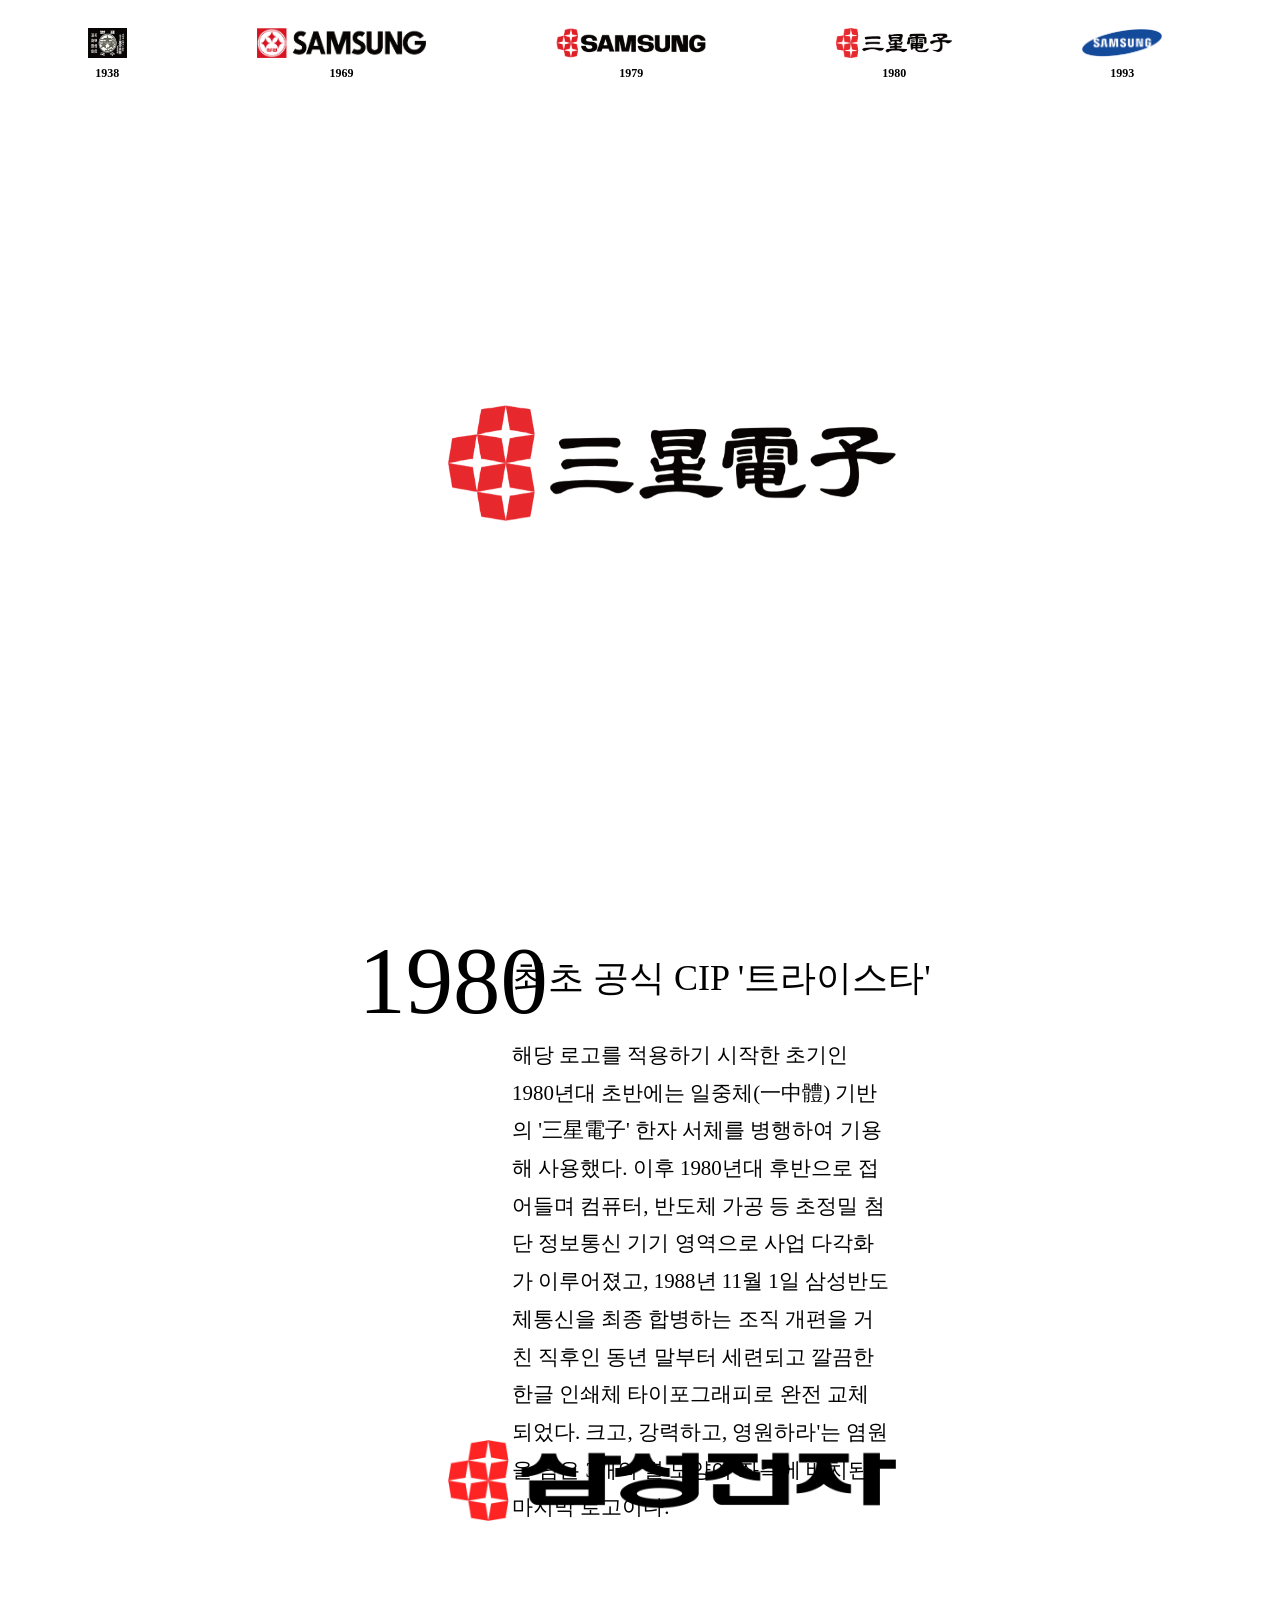
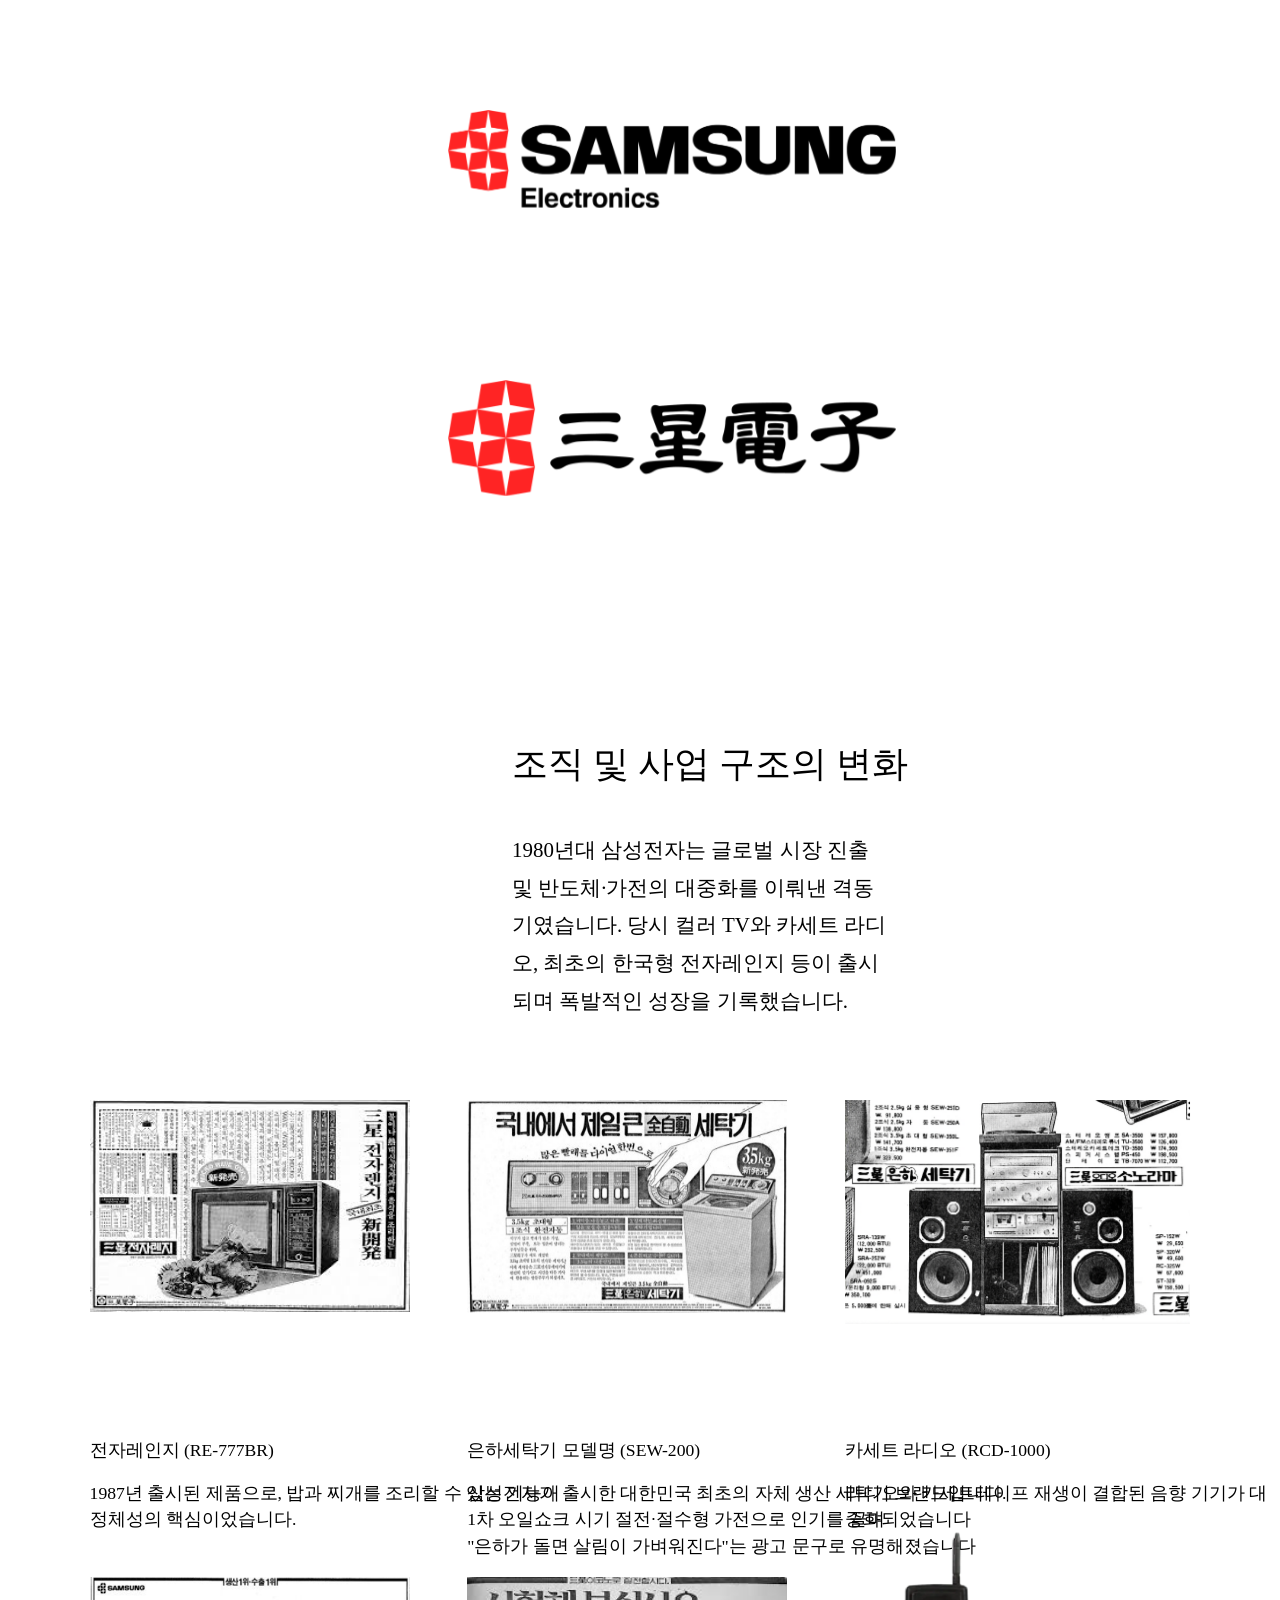
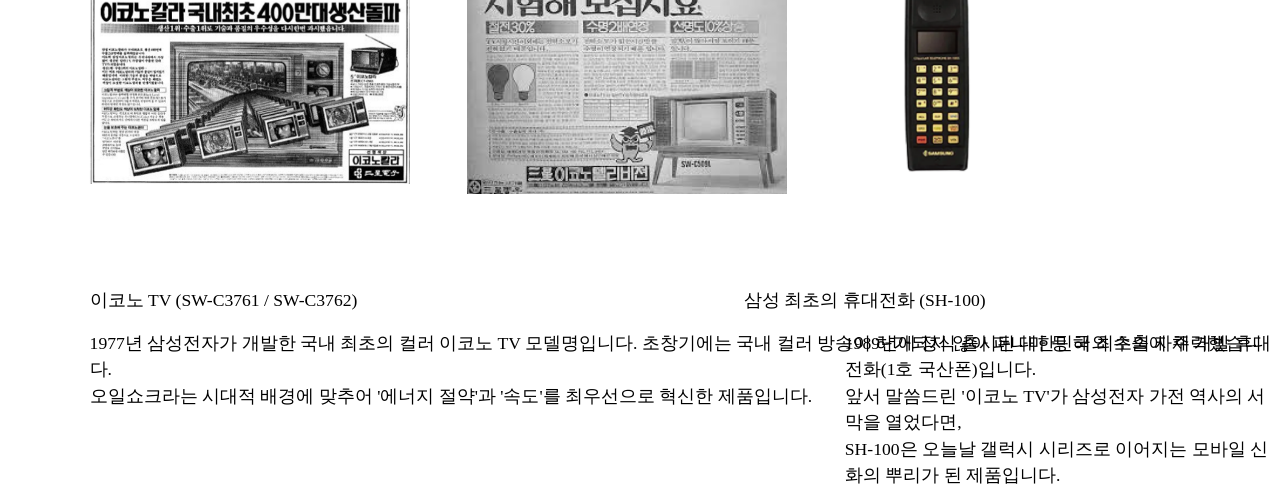
==== eighty.html @ 519b2a12 "Add files via upload" ====
<!DOCTYPE html>
<html lang="ko"> 
<head>
	<meta charset="UTF-8">
	<meta name="viewport" content="width=device-width, initial-scale=1.0">
	<title>1980</title>
	<meta name="description" content="1938년도 페이지입니다.">
	<meta name="keywords" content="1938, 로고">
	<link rel="stylesheet" href="style.css">
</head>
<body>
	<header>
		<nav class="logo-nav">
			<a href="index.html" class="home-btn">SAMSUNG HERITAGE & LOGO DESIGN<br> THE EVOLUTION</a>
			<a href="thirty.html">
				<img src="logo1938.png" class="head1938" alt="1938">
				<p>1938</p>
			</a>
			<a href="sixty.html">
				<img src="logo1969.png" class="head1938" alt="1969">
				<p>1969</p>
			</a>
			<a href="seventy.html">
				<img src="logo1979.png" class="head1979" alt="1979">
				<p>1979</p>
			</a>
			<a href="eighty.html">
				<img src="logo1980.png" class="head1980" alt="1980">
				<p>1980</p>
			</a>
			<a href="ninety.html">
				<img src="logo1993.png" class="head1993" alt="1993">
				<p>1993</p>
			</a>
			<a href="twenty.html">
				<img src="logo2005.png" class="head2005" alt="2005">
				<p>2005</p>
			</a>
		</nav>
		</header>
		<section>
		<img src="logo1980.png" class="logo1980page" alt="1980년 삼성로고 사진">
		<article class="year1980"><span>1980</span></article>
		<article class="title1980"><span>최초 공식 CIP '트라이스타'</span></article>
		<article class="text1980"><span>해당 로고를 적용하기 시작한 초기인 1980년대 초반에는 일중체(一中體) 기반의 '三星電子' 한자 서체를 병행하여 기용해 사용했다. 
		이후 1980년대 후반으로 접어들며 컴퓨터, 반도체 가공 등 초정밀 첨단 정보통신 기기 영역으로 사업 다각화가 이루어졌고, 
		1988년 11월 1일 삼성반도체통신을 최종 합병하는 조직 개편을 거친 직후인 동년 말부터 세련되고 깔끔한 한글 인쇄체 타이포그래피로 완전 교체되었다.
		크고, 강력하고, 영원하라'는 염원을 담은 3개의 별 모양이 좌측에 배치된 마지막 로고이다.</span></article>
		<img src="samsung80scikor.png" class="samsung80scikor" alt="1980년 삼성 국문 로고">
		<img src="samsung80scieng.png" class="samsung80scieng" alt="1980년 삼성 영문 로고">
		<img src="samsung80scichi.png" class="samsung80scichi" alt="1980년 삼성 한문 로고">
		<article class="title19802"><span>조직 및 사업 구조의 변화</span></article>
		<article class="text19802"><span>1980년대 삼성전자는 글로벌 시장 진출 및 반도체·가전의 대중화를 이뤄낸 격동기였습니다.
	 	당시 컬러 TV와 카세트 라디오, 최초의 한국형 전자레인지 등이 출시되며 폭발적인 성장을 기록했습니다.</span></article>
	 	<img src="samsungmicrowave.jpeg" class="samsungmicrowave" alt="1980년 삼성 전자레인지">
	 	<article class="title19803"><span>전자레인지 (RE-777BR)</span></article>
	 	<article class="text19803"><span>1987년 출시된 제품으로, 밥과 찌개를 조리할 수 있는 기능이<br>
		정체성의 핵심이었습니다.</span></article>

	 	<img src="samsungwasher.jpeg" class="samsungwasher" alt="1980년 삼성 세탁기">
	 	<article class="title19804"><span>은하세탁기 모델명 (SEW-200)</span></article>
	 	<article class="text19804"><span>삼성전자가 출시한 대한민국 최초의 자체 생산 세탁기 브랜드입니다.<br>
		1차 오일쇼크 시기 절전·절수형 가전으로 인기를 끌며<br>
		"은하가 돌면 살림이 가벼워진다"는 광고 문구로 유명해졌습니다</span></article>

	 	<img src="samsungaudio.jpg" class="samsungaudio" alt="1980년 삼성 오디오">
	 	<article class="title19805"><span>카세트 라디오 (RCD-1000)</span></article>
	 	<article class="text19805"><span>라디오와 카세트테이프 재생이 결합된 음향 기기가 대중화되었습니다</span></article>

	 	<img src="samsungcolortv.png" class="samsungcolortv" alt="1980년 삼성 컬러티비1">
	 	<img src="samsungcolortv2.jpeg" class="samsungcolortv2" alt="1980년 삼성 컬러티비2">
	 	<article class="title19806"><span>이코노 TV (SW-C3761 / SW-C3762)</span></article>
	 	<article class="text19806"><span>1977년 삼성전자가 개발한 국내 최초의 컬러 이코노 TV 모델명입니다.  초창기에는 국내 컬러 방송이 허가되지 않아 파나마 등 해외 수출에 주력했습니다.<br>
		오일쇼크라는 시대적 배경에 맞추어 '에너지 절약'과 '속도'를 최우선으로 혁신한 제품입니다.</span></article>

	 	<img src="samsungphone.png" class="samsungphone" alt="1980년 삼성 휴대전화">
	 	<article class="title19807"><span>삼성 최초의 휴대전화 (SH-100)</span></article>
	 	<article class="text19807"><span>1989년에 정식 출시된 대한민국 최초의 자체 개발 휴대전화(1호 국산폰)입니다.<br>
		앞서 말씀드린 '이코노 TV'가 삼성전자 가전 역사의 서막을 열었다면,<br>
		SH-100은 오늘날 갤럭시 시리즈로 이어지는 모바일 신화의 뿌리가 된 제품입니다.</span></article>
		</section>
</body>
</html>
---- style.css ----
@font-face {
	font-family: SamsungOnebold;
	src: url('"SamsungFonts_OneKorean,Sans/fonts_samsungsharpsans/SamsungSharpSans-Bold.ttf"') format('truetype');
}

.home-btn {
    display: flex;
    align-items: center; /* 로고와 높이 맞춤 */
    font-weight: bold;
    color: black !important;
    text-decoration: none;
    margin-right: 20px; /* 로고들과의 간격 */
    font-size: 16px;
    opacity: 1 !important; /* 마우스 호버 효과에서 제외하려면 */
    font-family: samsungOneKoreanbold;
}

.samsungcilab {
	font-family: samsungOnebold;
}

/* 마우스 올렸을 때 로고들만 흐려지게 (홈 버튼 유지) */
.logo-nav:hover .home-btn {
    opacity: 1; /* 홈 버튼은 항상 선명하게 유지 */
}

/* 1. 네비게이션 컨테이너 */
.logo-nav {
    display: flex;
    justify-content: center;
    gap: 130px;          /* 로고 사이 간격 더 넓게 (40px -> 60px) */
    padding: 20px 0;
    border-bottom: none; /* 중간 선 삭제 (border-bottom 제거) */
    font-family: SamsungOneKorean300;
}

/* 2. 로고 이미지 사이즈 조정 */
.logo-nav a img {
    height: 30px;       /* 이미지 크기 더 작게 (40px -> 30px) */
    display: block;
    margin: 0 auto 8px; /* 아래 여백도 살짝 줄임 */
    transition: transform 0.3s ease;
}

/* 3. 호버 효과 관련 */
.logo-nav a {
    text-decoration: none;
    color: black;
    text-align: center;
    transition: opacity 0.3s ease;
    opacity: 1;
}

.logo-nav:hover a {
    opacity: 0.3;       /* 마우스 올리면 전체 흐리게 */
}

.logo-nav:hover a:hover {
    opacity: 1;         /* 마우스 올린 것만 선명하게 */
    transform: scale(1.1);
}

/* 4. 연도 텍스트 스타일 */
.logo-nav a p {
    margin: 0;
    font-size: 12px;    /* 글씨도 조금 작게 조정 */
    font-weight: bold;
}

.product-wrapper:hover > div {
    opacity: 0.3;
    transition: opacity 0.3s ease; /* 부드럽게 흐려지도록 */
}

/* 2. 마우스를 올린 특정 아이템만 다시 선명하게 + 크게 */
.product-wrapper > div:hover {
    opacity: 1 !important; /* 흐려진 상태를 무시하고 다시 선명하게 */
}

.noodle {
	position: absolute;
	width: 17%;
	top: 37%;
	left: 0;
	transition: transform 0.3s ease;
}

/*.noodle:hover {
	transform: scale(1.2);
	cursor: pointer;
}*/

.thirtynoodle:hover img {
	transform: scale(1.2);
	transition: transform 0.3s ease;
	cursor: pointer;
}

.blacktv {
	position: absolute;
	width: 26%;
	top: 23%;
	left: 13%;
	transition: transform 0.3s ease;
}

/*.blacktv:hover {
	transform: scale(1.2);
	cursor: pointer;
}*/

.sixtyblacktv:hover img {
	transform: scale(1.2);
	transition: transform 0.3s ease;
	cursor: pointer;
}

.colortv {
	position: absolute;
	width: 25%;
	top: 35%;
	left: 32%;
	transition: transform 0.3s ease;
}

/*.colortv:hover {
	transform: scale(1.2);
	cursor: pointer;
}*/

.seventycolortv:hover img {
	transform: scale(1.2);
	transition: transform 0.3s ease;
	cursor: pointer;
}

.microwave {
	position: absolute;
	width: 20%;
	top: 38%;
	left: 52%;
	transition: transform 0.3s ease;
}

/*.microwave:hover {
	transform: scale(1.2);
	cursor: pointer;
}*/

.eightymicrowave:hover img {
	transform: scale(1.2);
	transition: transform 0.3s ease;
	cursor: pointer;
}

.anycall {
	position: absolute;
	width: 20%;
	top: 35%;
	left: 69%;
	transition: transform 0.3s ease;
}

.anycall:hover {
	transform: scale(1.2);
	cursor: pointer;
}

.ninetyanycall:hover img {
	transform: scale(1.2);
	transition: transform 0.3s ease;
	cursor: pointer;
}

.blackphone {
	position: absolute;
	width: 15%;
	top: 35%;
	left: 84%;
	transition: transform 0.3s ease;
}

.blackphone:hover {
	transform: scale(1.2);
	cursor: pointer;
}

.twentyblackphone:hover img {
	transform: scale(1.2);
	transition: transform 0.3s ease;
	cursor: pointer;
}


.logo1938 {
	position: absolute;
	width: 5%;
	top: 73%;
	left: 7%;
}

.logo1969 {
	position: absolute;
	width: 7%;
	top: 75%;
	left: 23%;
}

.logo1979 {
	position: absolute;
	width: 7%;
	top: 75%;
	left: 42%;
}

.logo1980 {
	position: absolute;
	width: 7%;
	top: 75%;
	left: 58%;
}

.logo1993 {
	position: absolute;
	width: 7%;
	top: 75%;
	left: 74%;
}

.logo2005 {
	position: absolute;
	width: 7%;
	top: 75%;
	left: 87%;
}

.logo1938page {
	position: absolute;
	width: 35%;
	top: 25vh;
	left: 35%;
	text-align: center;
	animation: fadeDown 1.2s ease-out forwards;
}

@keyframes fadeDown {
	0% {
		opacity: 0;
		transform: translate(-50px);
	}
	100% {
		opacity: 1;
		transform: translate(0);
	}
}

.samsungstart {
	position: absolute;
	width: 35%;
	top: 150vh;
	left: 35%;
	text-align: center;
	margin: 0 auto;
}

@font-face {
	font-family: SamsungOneKorean300;
	src: url('SamsungFonts_OneKorean,Sans/SamsungOneKorean/SamsungOneKorean-300_v2.0_hinted_20200508.ttf') format('truetype');
}

.year1938 span {
	font-family: SamsungOneKorean300;
	font-size: 71pt;
	position: absolute;
	top: 103vh;
	left: 28vw;
}

@font-face {
	font-family: SamsungOneKoren700;
	src: url('SamsungFonts_OneKorean,Sans/SamsungOneKorean/SamsungOneKorean-700_v2.0_hinted_20200508.ttf') format('truetype');
}

.title1938 span {
	font-family: SamsungOneKoren700;
	font-size: 27pt;
	position: absolute;
	top: 106vh;
	left: 40vw;
}

.title19382 span {
	font-family: SamsungOneKoren700;
	font-size: 27pt;
	position: absolute;
	top: 200vh;
	left: 40vw;
}

@font-face {
	font-family: SamsungOneKorean400c;
	src:url('SamsungFonts_OneKorean,Sans/SamsungOneKorean/SamsungOneKorean-400C_v2.0_hinted_20200508.ttf') format('truetype');
}

@font-face {
	font-family: SamsungOneKorean700c;
	src: url('SamsungFonts_OneKorean,Sans/SamsungOneKorean/SamsungOneKorean-700C_v2.0_hinted_20200508.ttf') format('truetype');
}

.text1938 span {
	font-family: SamsungOneKorean400c;
	font-size: 15.7pt;
	position: absolute;
	top: 113vh;
	left: 40vw;
	width: 29.5vw;
	line-height: 1.8;
	margin: 20px auto;
}

.text19382 span {
	font-family: SamsungOneKorean400c;
	font-size: 15.7pt;
	position: absolute;
	top: 205vh;
	left: 40vw;
	width: 29.5vw;
	line-height: 1.8;
	margin: 20px auto;
}

.logo1969page {
	position: absolute;
	width: 35%;
	top: 45vh;
	left: 35%;
	text-align: center;
	animation: fadeDown 1.2s ease-out forwards;
}

@keyframes fadeDown {
	0% {
		opacity: 0;
		transform: translate(-50px);
	}
	100% {
		opacity: 1;
		transform: translate(0);
	}
}

.samsungblacktv {
	position: absolute;
	width: 35%;
	top: 160vh;
	left: 35%;
	text-align: center;
}

.year1969 span {
	font-family: SamsungOneKorean300;
	font-size: 71pt;
	position: absolute;
	top: 103vh;
	left: 28vw;
}

.title1969 span {
	font-family: SamsungOneKoren700;
	font-size: 27pt;
	position: absolute;
	top: 106vh;
	left: 40vw;
}

.title19692 span {
	font-family: SamsungOneKoren700;
	font-size: 27pt;
	position: absolute;
	top: 220vh;
	left: 40vw;
}

.text1969 span {
	font-family: SamsungOneKorean400c;
	font-size: 15.7pt;
	position: absolute;
	top: 113vh;
	left: 40vw;
	width: 29.5vw;
	line-height: 1.8;
	margin: 20px auto;
}

.text19692 span {
	font-family: SamsungOneKorean400c;
	font-size: 15.7pt;
	position: absolute;
	top: 230vh;
	left: 40vw;
	width: 29.5vw;
	line-height: 1.8;
	margin: 20px auto;
}

.logo1979page {
	position: absolute;
	width: 35%;
	top: 45vh;
	left: 35%;
	text-align: center;
	animation: fadeDown 1.2s ease-out forwards;
}

@keyframes fadeDown {
	0% {
		opacity: 0;
		transform: translate(-50px);
	}
	100% {
		opacity: 1;
		transform: translate(0);
	}
}

.year1979 span {
	font-family: SamsungOneKorean300;
	font-size: 71pt;
	position: absolute;
	top: 103vh;
	left: 28vw;
}

.title1979 span {
	font-family: SamsungOneKoren700;
	font-size: 27pt;
	position: absolute;
	top: 106vh;
	left: 40vw;
}

.title19792 span {
	font-family: SamsungOneKoren700;
	font-size: 27pt;
	position: absolute;
	top: 150vh;
	left: 40vw;
}

.text1979 span {
	font-family: SamsungOneKorean400c;
	font-size: 15.7pt;
	position: absolute;
	top: 113vh;
	left: 40vw;
	width: 29.5vw;
	line-height: 1.8;
	margin: 20px auto;
}

.text19792 span {
	font-family: SamsungOneKorean400c;
	font-size: 15.7pt;
	position: absolute;
	top: 158vh;
	left: 40vw;
	width: 29.5vw;
	line-height: 1.8;
	margin: 20px auto;
}

.logo1980page {
	position: absolute;
	width: 35%;
	top: 45vh;
	left: 35%;
	text-align: center;
	animation: fadeDown 1.2s ease-out forwards;
}

@keyframes fadeDown {
	0% {
		opacity: 0;
		transform: translate(-50px);
	}
	100% {
		opacity: 1;
		transform: translate(0);
	}
}

.year1980 span {
	font-family: SamsungOneKorean300;
	font-size: 71pt;
	position: absolute;
	top: 103vh;
	left: 28vw;
}

.title1980 {
	font-family: SamsungOneKoren700;
	font-size: 27pt;
	position: absolute;
	top: 106vh;
	left: 40vw;
}

.title19802 {
	font-family: SamsungOneKoren700;
	font-size: 27pt;
	position: absolute;
	top: 260vh;
	left: 40vw;
}

.text1980 {
	font-family: SamsungOneKorean400c;
	font-size: 15.7pt;
	position: absolute;
	top: 113vh;
	left: 40vw;
	width: 29.5vw;
	line-height: 1.8;
	margin: 20px auto;
}

.text19802 {
	font-family: SamsungOneKorean400c;
	font-size: 15.7pt;
	position: absolute;
	top: 268vh;
	left: 40vw;
	width: 29.5vw;
	line-height: 1.8;
	margin: 20px auto;
}

.samsung80scikor {
	position: absolute;
	width: 35%;
	top: 160vh;
	left: 35%;
	text-align: center;
}

.samsung80scieng {
	position: absolute;
	width: 35%;
	top: 190vh;
	left: 35%;
	text-align: center;
}

.samsung80scichi {
	position: absolute;
	width: 35%;
	top: 220vh;
	left: 35%;
	text-align: center;
}

.samsungmicrowave {
	position: absolute;
	width: 25%;
	top: 300vh;
	left: 7%;
	text-align: center;
}

.title19803 {
	position: absolute;
	font-family: SamsungOneKorean700c;
	font-size: 13.2pt;
	position: absolute;
	top: 335vh;
	left: 7%;
	line-height: 1.8;
	margin: 20px auto;
}

.text19803 span {
	position: absolute;
	font-family: SamsungOneKorean400c;
	font-size: 13.2pt;
	position: absolute;
	top: 340vh;
	left: 7%;
	line-height: 1.5;
	margin: 20px auto;
}

.samsungwasher {
	position: absolute;
	width: 25%;
	top: 300vh;
	left: 36.5%;
	text-align: center;
}

.title19804 {
	position: absolute;
	font-family: SamsungOneKorean700c;
	font-size: 13.2pt;
	position: absolute;
	top: 335vh;
	left: 36.5%;
	line-height: 1.8;
	margin: 20px auto;
}

.text19804 span {
	position: absolute;
	font-family: SamsungOneKorean400c;
	font-size: 13.2pt;
	position: absolute;
	top: 340vh;
	left: 36.5%;
	line-height: 1.5;
	margin: 20px auto;
}

.samsungaudio {
	position: absolute;
	width: 27%;
	top: 300vh;
	right: 7%;
	text-align: center;	
}

.title19805 {
	position: absolute;
	font-family: SamsungOneKorean700c;
	font-size: 13.2pt;
	position: absolute;
	top: 335vh;
	left: 66%;
	line-height: 1.8;
	margin: 20px auto;
}

.text19805 span {
	position: absolute;
	font-family: SamsungOneKorean400c;
	font-size: 13.2pt;
	position: absolute;
	top: 340vh;
	left: 66%;
	line-height: 1.5;
	margin: 20px auto;
}

.samsungcolortv {
	position: absolute;
	width: 25%;
	top: 353vh;
	left: 7%;
	text-align: center;
}

.title19806 {
	position: absolute;
	font-family: SamsungOneKorean700c;
	font-size: 13.2pt;
	position: absolute;
	top: 385vh;
	left: 7%;
	line-height: 1.8;
	margin: 20px auto;
}

.text19806 span {
	position: absolute;
	font-family: SamsungOneKorean400c;
	font-size: 13.2pt;
	position: absolute;
	top: 390vh;
	left: 7%;
	line-height: 1.5;
	margin: 20px auto;
}

.samsungcolortv2 {
	position: absolute;
	width: 25%;
	top: 353vh;
	left: 36.5%;
	text-align: center;
}

.samsungphone {
	position: absolute;
	width: 10%;
	top: 346vh;
	left: 68%;
	text-align: center;
}

.title19807 {
	position: absolute;
	font-family: SamsungOneKorean700c;
	font-size: 13.2pt;
	position: absolute;
	top: 385vh;
	right: 23%;
	line-height: 1.8;
	margin: 20px auto;
}

.text19807 span {
	position: absolute;
	font-family: SamsungOneKorean400c;
	font-size: 13.2pt;
	position: absolute;
	top: 390vh;
	left: 66%;
	line-height: 1.5;
	margin: 20px auto;
}

.logo1993page {
	position: absolute;
	width: 35%;
	top: 45vh;
	left: 35%;
	text-align: center;
	animation: fadeDown 1.2s ease-out forwards;
}

@keyframes fadeDown {
	0% {
		opacity: 0;
		transform: translate(-50px);
	}
	100% {
		opacity: 1;
		transform: translate(0);
	}
}

.year1993 span {
	font-family: SamsungOneKorean300;
	font-size: 71pt;
	position: absolute;
	top: 103vh;
	left: 28vw;
}

.title1993 {
	font-family: SamsungOneKoren700;
	font-size: 27pt;
	position: absolute;
	top: 106vh;
	left: 40vw;
}

.subtitle1993 {
	font-family: SamsungOneKoren700;
	font-size: 21pt;
	position: absolute;
	top: 117vh;
	left: 40vw;
	width: 29.5vw;
	line-height: 1.8;
	margin: 20px auto;
}

.subtitle19932{
	font-family: SamsungOneKoren700;
	font-size: 21pt;
	position: absolute;
	top: 217vh;
	left: 40vw;
	width: 29.5vw;
	line-height: 1.8;
	margin: 20px auto;
}

.text1993 {
	font-family: SamsungOneKorean400c;
	font-size: 15.7pt;
	position: absolute;
	top: 125vh;
	left: 40vw;
	width: 29.5vw;
	line-height: 1.8;
	margin: 20px auto;
}

.oval {
	font-family: SamsungOneKorean700c
}

.text19932 {
	font-family: SamsungOneKorean400c;
	font-size: 15.7pt;
	position: absolute;
	top: 224vh;
	left: 40vw;
	width: 29.5vw;
	line-height: 1.8;
	margin: 20px auto;
}

.samsung1993ci1 {
	position: absolute;
	width: 25%;
	top: 280vh;
	left: 7%;
	text-align: center;
}

.text19933 {
	position: absolute;
	font-family: SamsungOneKorean700c;
	font-size: 13.2pt;
	position: absolute;
	top: 315vh;
	left: 7%;
	line-height: 1.8;
	margin: 20px auto;
}

.samsung1993ci2 {
	position: absolute;
	width: 25%;
	top: 280vh;
	left: 36.5%;
	text-align: center;
}

.text19934 {
	position: absolute;
	font-family: SamsungOneKorean700c;
	font-size: 13.2pt;
	position: absolute;
	top: 315vh;
	left: 36.5%;
	line-height: 1.8;
	margin: 20px auto;
}

.samsung1993ci3 {
	position: absolute;
	width: 25%;
	top: 333vh;
	left: 7%;
	text-align: center;
}

.text19935 {
	position: absolute;
	font-family: SamsungOneKorean700c;
	font-size: 13.2pt;
	position: absolute;
	top: 368vh;
	left: 7%;
	line-height: 1.8;
	margin: 20px auto;
}

.samsung1993ci4 {
	position: absolute;
	width: 25%;
	top: 333vh;
	left: 36.5%;
	text-align: center;
}

.text19936 {
	position: absolute;
	font-family: SamsungOneKorean700c;
	font-size: 13.2pt;
	position: absolute;
	top: 368vh;
	left: 36.5%;
	line-height: 1.8;
	margin: 20px auto;
}

.samsung1993ci5 {
	position: absolute;
	width: 15%;
	top: 280vh;
	left: 66%;
	text-align: center;
}

.text19937 {
	position: absolute;
	font-family: SamsungOneKorean700c;
	font-size: 13.2pt;
	position: absolute;
	top: 300vh;
	left: 66%;
	line-height: 1.8;
	margin: 20px auto;
}

.samsung1993ci6 {
	position: absolute;
	width: 15%;
	top: 313.5vh;
	left: 66%;
	text-align: center;
}

.text19938 {
	position: absolute;
	font-family: SamsungOneKorean700c;
	font-size: 13.2pt;
	position: absolute;
	top: 333.5vh;
	left: 66%;
	line-height: 1.8;
	margin: 20px auto;
}

.samsung1993ci7 {
	position: absolute;
	width: 15%;
	top: 347vh;
	left: 66%;
	text-align: center;
}

.text19939 {
	position: absolute;
	font-family: SamsungOneKorean700c;
	font-size: 13.2pt;
	position: absolute;
	top: 367vh;
	left: 66%;
	line-height: 1.8;
	margin: 20px auto;
}

.samsunghukuda {
	position: absolute;
	width: 35%;
	top: 400vh;
	left: 35%;
	text-align: center;
}

.title19932 {
	font-family: SamsungOneKoren700;
	font-size: 27pt;
	position: absolute;
	top: 460vh;
	left: 40vw;
}

.subtitle19933 {
	font-family: SamsungOneKoren700;
	font-size: 21pt;
	position: absolute;
	top: 475vh;
	left: 40vw;
	width: 29.5vw;
	line-height: 1.8;
	margin: 20px auto;
}

.text199310 {
	font-family: SamsungOneKorean400c;
	font-size: 15.7pt;
	position: absolute;
	top: 483vh;
	left: 40vw;
	width: 29.5vw;
	line-height: 1.8;
	margin: 20px auto;
}

.samsunganycall {
	position: absolute;
	width: 35%;
	top: 530vh;
	left: 35%;
	text-align: center;
}

.text199311 {
	font-family: SamsungOneKoren700;
	font-size: 13.2pt;
	position: absolute;
	top: 585vh;
	left: 40vw;
	width: 29.5vw;
	line-height: 1.8;
	margin: 20px auto;
}

.title19933 {
	font-family: SamsungOneKoren700;
	font-size: 21pt;
	position: absolute;
	top: 610vh;
	left: 40vw;
	width: 29.5vw;
	line-height: 1.8;
	margin: 20px auto;
}

.subtitle19934 {
	font-family: SamsungOneKoren700;
	font-size: 15.7pt;
	position: absolute;
	top: 620vh;
	left: 40vw;
	width: 29.5vw;
	line-height: 1.8;
	margin: 20px auto;
}

.text199312 {
	font-family: SamsungOneKorean400c;
	font-size: 15.7pt;
	position: absolute;
	top: 628vh;
	left: 40vw;
	width: 29.5vw;
	line-height: 1.8;
	margin: 20px auto;
}

.subtitle19935 {
	font-family: SamsungOneKoren700;
	font-size: 15.7pt;
	position: absolute;
	top: 638vh;
	left: 40vw;
	width: 29.5vw;
	line-height: 1.8;
	margin: 20px auto;
}

.text199313 {
	font-family: SamsungOneKorean400c;
	font-size: 15.7pt;
	position: absolute;
	top: 646vh;
	left: 40vw;
	width: 29.5vw;
	line-height: 1.8;
	margin: 20px auto;
}

.subtitle19936 {
	font-family: SamsungOneKoren700;
	font-size: 15.7pt;
	position: absolute;
	top: 656vh;
	left: 40vw;
	width: 29.5vw;
	line-height: 1.8;
	margin: 20px auto;
}

.text199314 {
	font-family: SamsungOneKorean400c;
	font-size: 15.7pt;
	position: absolute;
	top: 664vh;
	left: 40vw;
	width: 29.5vw;
	line-height: 1.8;
	margin: 20px auto;
}

.subtitle19937 {
	font-family: SamsungOneKoren700;
	font-size: 15.7pt;
	position: absolute;
	top: 679vh;
	left: 40vw;
	width: 29.5vw;
	line-height: 1.8;
	margin: 20px auto;
}

.text199315 {
	font-family: SamsungOneKorean400c;
	font-size: 15.7pt;
	position: absolute;
	top: 687vh;
	left: 40vw;
	width: 29.5vw;
	line-height: 1.8;
	margin: 20px auto;
}

.logo2005page {
	position: absolute;
	width: 35%;
	top: 45vh;
	left: 35%;
	text-align: center;
	animation: fadeDown 1.2s ease-out forwards;
}

@keyframes fadeDown {
	0% {
		opacity: 0;
		transform: translate(-50px);
	}
	100% {
		opacity: 1;
		transform: translate(0);
	}
}

.year2005 span {
	font-family: SamsungOneKorean300;
	font-size: 71pt;
	position: absolute;
	top: 103vh;
	left: 28vw;
}

.title2005 {
	font-family: SamsungOneKoren700;
	font-size: 27pt;
	position: absolute;
	top: 106vh;
	left: 40vw;
}

.text2005 {
	font-family: SamsungOneKorean400c;
	font-size: 15.7pt;
	position: absolute;
	top: 113vh;
	left: 40vw;
	width: 29.5vw;
	line-height: 1.8;
	margin: 20px auto;
}

.title20052 {
	font-family: SamsungOneKoren700;
	font-size: 27pt;
	position: absolute;
	top: 170vh;
	left: 40vw;
}

.samsungwhite {
	position: absolute;
	width: 35%;
	top: 180vh;
	left: 35%;
	text-align: center;
}

.samsungblack {
	position: absolute;
	width: 35%;
	top: 210vh;
	left: 35%;
	text-align: center;
}

.samsungblue {
	position: absolute;
	width: 35%;
	top: 240vh;
	left: 35%;
	text-align: center;
}

.year2010-2026 span {
	font-family: SamsungOneKorean300;
	font-size: 71pt;
	position: absolute;
	top: 279vh;
	left: 28vw;
	line-height: 1;
}

.title2010-2026 {
	font-family: SamsungOneKoren700;
	font-size: 27pt;
	position: absolute;
	top: 280vh;
	left: 40vw;
}

.text20052 {
	font-family: SamsungOneKorean400c;
	font-size: 15.7pt;
	position: absolute;
	top: 292vh;
	left: 40vw;
	width: 29.5vw;
	line-height: 1.8;
	margin: 20px auto;
}

.subtitle2005 {
	font-family: SamsungOneKoren700;
	font-size: 15.7pt;
	position: absolute;
	top: 312vh;
	left: 40vw;
	width: 29.5vw;
	line-height: 1.8;
	margin: 20px auto
}

.text20053 {
	font-family: SamsungOneKorean400c;
	font-size: 15.7pt;
	position: absolute;
	top: 320vh;
	left: 40vw;
	width: 29.5vw;
	line-height: 1.8;
	margin: 20px auto;
}

.subtitle20052 {
	font-family: SamsungOneKoren700;
	font-size: 15.7pt;
	position: absolute;
	top: 360vh;
	left: 40vw;
	width: 29.5vw;
	line-height: 1.8;
	margin: 20px auto
}

.text20054 {
	font-family: SamsungOneKorean400c;
	font-size: 15.7pt;
	position: absolute;
	top: 368vh;
	left: 40vw;
	width: 29.5vw;
	line-height: 1.8;
	margin: 20px auto;
}

.subtitle20053 {
	font-family: SamsungOneKoren700;
	font-size: 15.7pt;
	position: absolute;
	top: 398vh;
	left: 40vw;
	width: 29.5vw;
	line-height: 1.8;
	margin: 20px auto
}

.text20055 {
	font-family: SamsungOneKorean400c;
	font-size: 15.7pt;
	position: absolute;
	top: 406vh;
	left: 40vw;
	width: 29.5vw;
	line-height: 1.8;
	margin: 20px auto;
}

.samsungs2 {
	position: absolute;
	width: 20%;
	top: 450vh;
	left: 20%;
	text-align: center;
}

.text20056 {
	position: absolute;
	font-family: SamsungOneKorean700c;
	font-size: 13.2pt;
	top: 491vh;
	left: 28.5%;
	line-height: 1.8;
	margin: 20px auto;
}

.samsungnote {
	position: absolute;
	width: 25%;
	top: 450vh;
	left: 38%;
	text-align: center;
}

.text20057 {
	position: absolute;
	font-family: SamsungOneKorean700c;
	font-size: 13.2pt;
	top: 491vh;
	left: 47%;
	line-height: 1.8;
	margin: 20px auto;
}

.samsungs8 {
	position: absolute;
	width: 18%;
	top: 447vh;
	right: 20%;
	text-align: center;
}

.text20058 {
	position: absolute;
	font-family: SamsungOneKorean700c;
	font-size: 13.2pt;
	top: 491vh;
	right: 26.5%;
	line-height: 1.8;
	margin: 20px auto;
}

.samsunglaptop {
	position: absolute;
	width: 22%;
	top: 510vh;
	left: 23%;
	text-align: center;
}

.text20059 {
	position: absolute;
	font-family: SamsungOneKorean700c;
	font-size: 13.2pt;
	top: 535vh;
	left: 28.5%;
	line-height: 1.8;
	margin: 20px auto;
}

.samsungairconditioner {
	position: absolute;
	width: 20%;
	top: 500vh;
	left: 41%;
	text-align: center;
}

.text200510 {
	position: absolute;
	font-family: SamsungOneKorean700c;
	font-size: 13.2pt;
	top: 535vh;
	left: 44.5%;
	line-height: 1.8;
	margin: 20px auto;
}

.samsungoled {
	position: absolute;
	width: 20%;
	top: 503vh;
	right: 20%;
	text-align: center;
}

.text200511 {
	position: absolute;
	font-family: SamsungOneKorean700c;
	font-size: 13.2pt;
	top: 535vh;
	right: 26%;
	line-height: 1.8;
	margin: 20px auto;
}

.samsungwasher2 {
	position: absolute;
	width: 18%;
	top: 545vh;
	left: 25%;
	text-align: center;
}

.text200512 {
	position: absolute;
	font-family: SamsungOneKorean700c;
	font-size: 13.2pt;
	width: 22%;
	top: 586vh;
	left: 21%;
	text-align: center;
}

.samsungzfold {
	position: absolute;
	width: 22%;
	top: 551vh;
	left: 42%;
	text-align: center;
}

.text200513 {
	position: absolute;
	font-family: SamsungOneKorean700c;
	font-size: 13.2pt;
	top: 583.5vh;
	left: 47%;
	line-height: 1.8;
	margin: 20px auto;
}

.samsungs26 {
	position: absolute;
	width: 18%;
	top: 543vh;
	right: 18%;
	text-align: center;
}

.text200514 {
	position: absolute;
	font-family: SamsungOneKorean700c;
	font-size: 13.2pt;
	top: 583.5vh;
	right: 26%;
	line-height: 1.8;
	margin: 20px auto;
}

.samsungbuds {
	position: absolute;
	width: 15%;
	top: 595vh;
	left: 30%;
	text-align: center;
}

.text200515 {
	position: absolute;
	font-family: SamsungOneKorean700c;
	font-size: 13.2pt;
	top: 625vh;
	left: 35.5%;
	line-height: 1.8;
	margin: 20px auto;
}

.samsungxr {
	position: absolute;
	width: 18%;
	top: 600vh;
	right: 30%;
	text-align: center;
	transition: transform 0.3s ease;
}

.text200516 {
	position: absolute;
	font-family: SamsungOneKorean700c;
	font-size: 13.2pt;
	top: 625vh;
	left: 60%;
	line-height: 1.8;
	margin: 20px auto;
}

.xrsamsung :hover img {
	transform: scale(1.2);
	transition: transform 0.3s ease;
	cursor: pointer;
}
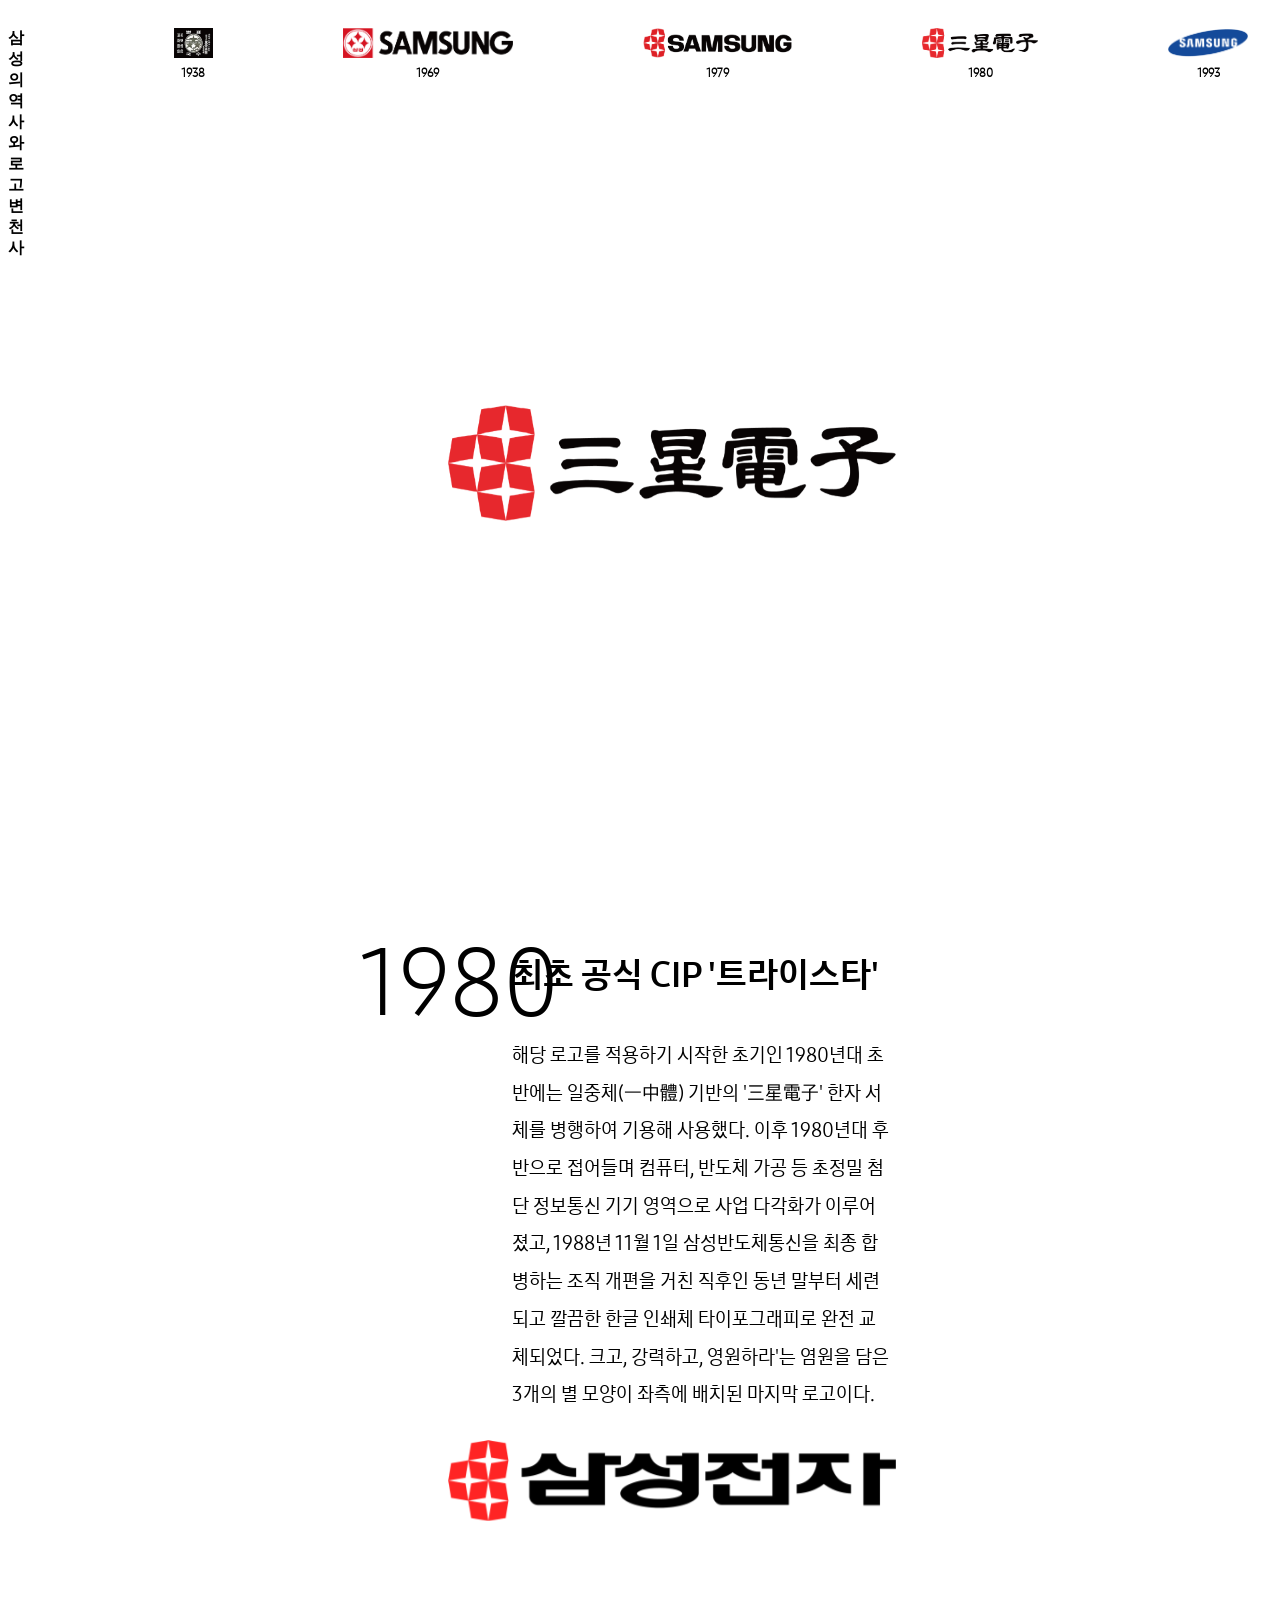
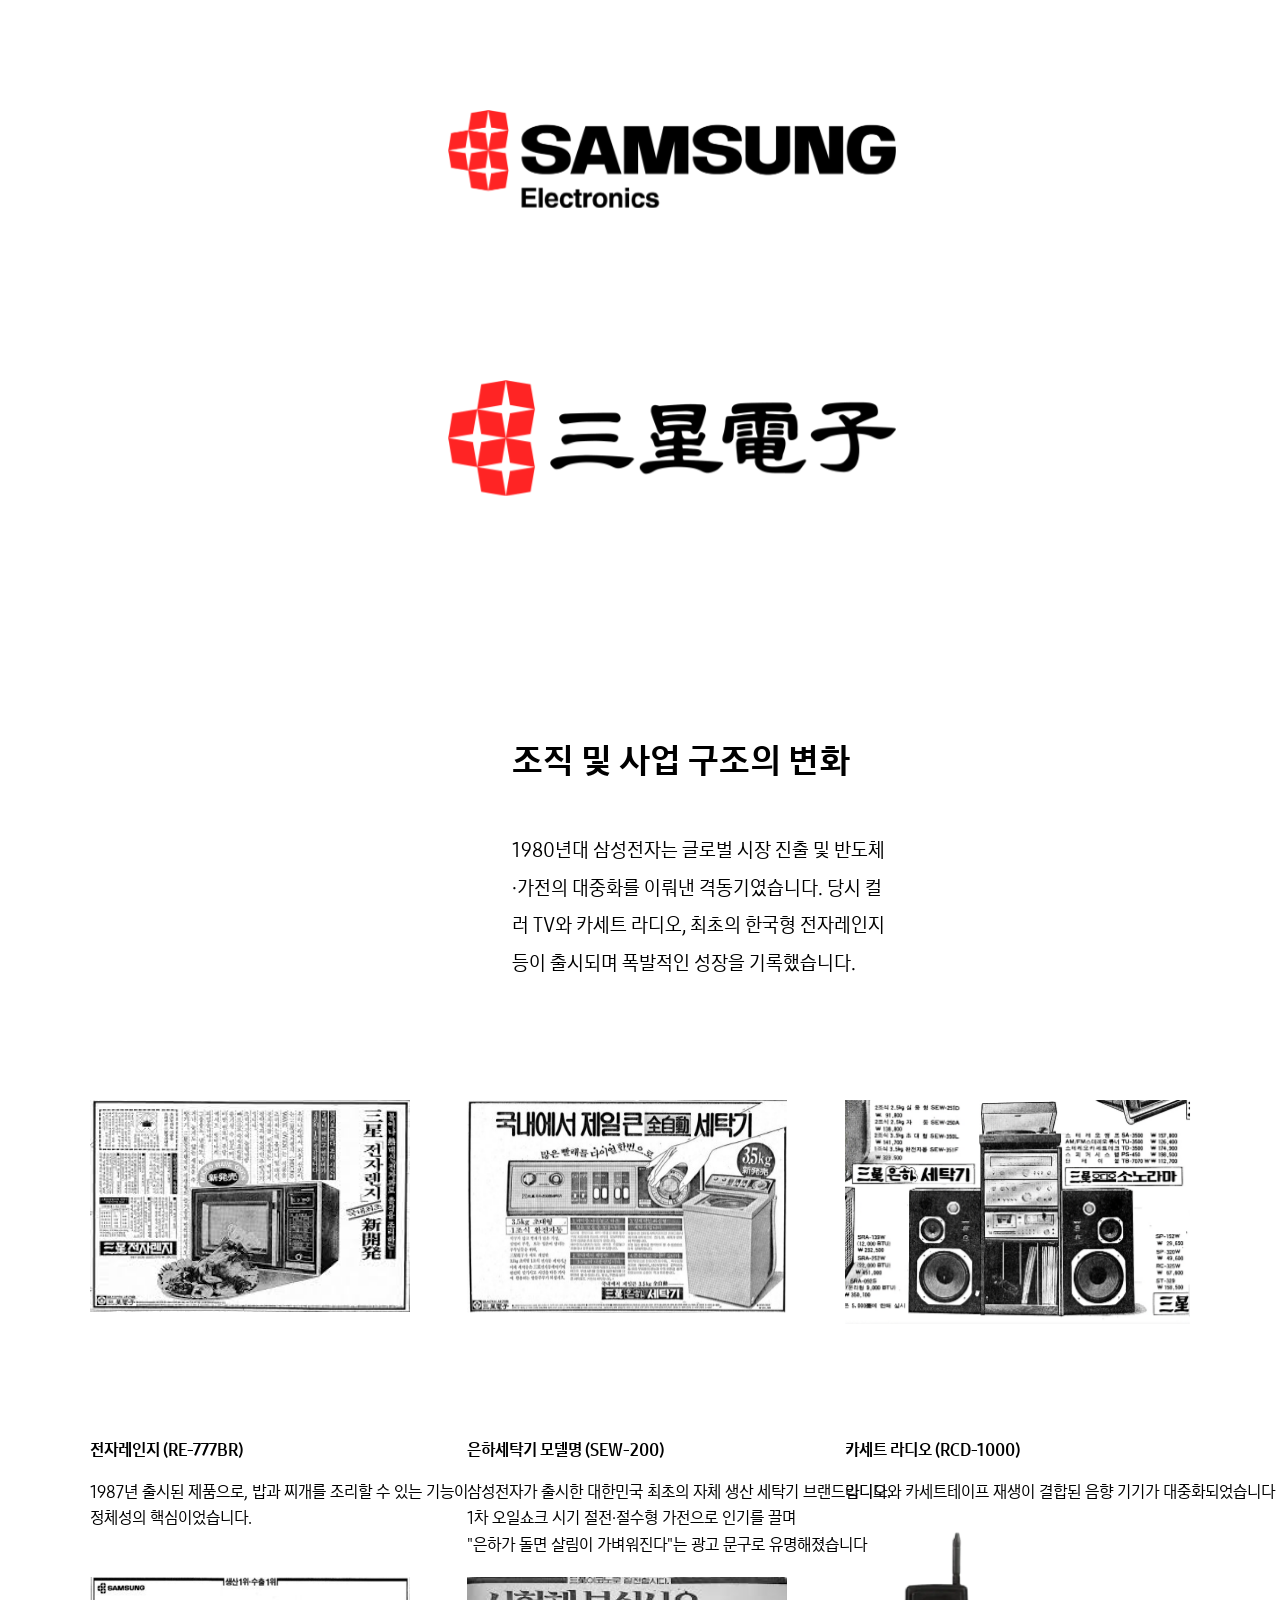
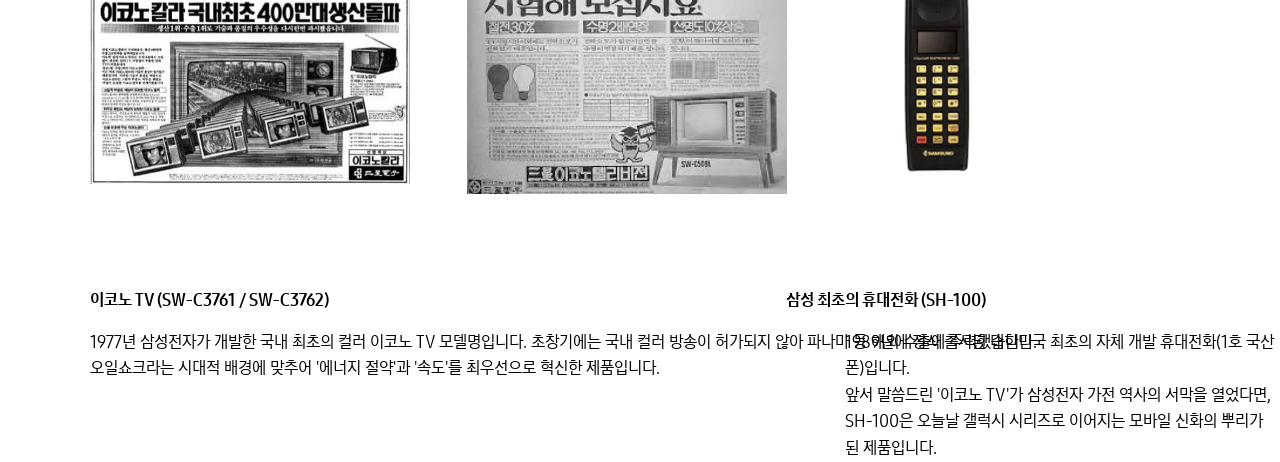
==== commit e812e0bf: "Add files via upload" ====
--- a/eighty.html
+++ b/eighty.html
@@ -8,10 +8,10 @@
 	<meta name="keywords" content="1938, 로고">
 	<link rel="stylesheet" href="style.css">
 </head>
-<body>
+<body class="grid-container">
 	<header>
 		<nav class="logo-nav">
-			<a href="index.html" class="home-btn">SAMSUNG HERITAGE & LOGO DESIGN<br> THE EVOLUTION</a>
+			<a href="index.html" class="home-btn">삼성의 역사와 로고<br> 변천사</a>
 			<a href="thirty.html">
 				<img src="logo1938.png" class="head1938" alt="1938">
 				<p>1938</p>
--- a/style.css
+++ b/style.css
@@ -1,6 +1,11 @@
+.grid-container {
+	display: grid;
+	grid-template-columns: 1fr;
+}
+
 @font-face {
-	font-family: SamsungOnebold;
-	src: url('"SamsungFonts_OneKorean,Sans/fonts_samsungsharpsans/SamsungSharpSans-Bold.ttf"') format('truetype');
+	font-family: 'SamsungOnebold';
+	src: url('SamsungSharpSans-Bold.ttf') format('truetype');
 }
 
 .home-btn {
@@ -264,8 +269,8 @@
 }
 
 @font-face {
-	font-family: SamsungOneKorean300;
-	src: url('SamsungFonts_OneKorean,Sans/SamsungOneKorean/SamsungOneKorean-300_v2.0_hinted_20200508.ttf') format('truetype');
+	font-family: 'SamsungOneKorean300';
+	src: url('SamsungOneKorean-300_v2.0_hinted_20200508.ttf') format('truetype');
 }
 
 .year1938 span {
@@ -277,8 +282,8 @@
 }
 
 @font-face {
-	font-family: SamsungOneKoren700;
-	src: url('SamsungFonts_OneKorean,Sans/SamsungOneKorean/SamsungOneKorean-700_v2.0_hinted_20200508.ttf') format('truetype');
+	font-family: 'SamsungOneKoren700';
+	src: url('SamsungOneKorean-700_v2.0_hinted_20200508.ttf') format('truetype');
 }
 
 .title1938 span {
@@ -298,13 +303,13 @@
 }
 
 @font-face {
-	font-family: SamsungOneKorean400c;
-	src:url('SamsungFonts_OneKorean,Sans/SamsungOneKorean/SamsungOneKorean-400C_v2.0_hinted_20200508.ttf') format('truetype');
+	font-family: 'SamsungOneKorean400c';
+	src:url('SamsungOneKorean-400C_v2.0_hinted_20200508.ttf') format('truetype');
 }
 
 @font-face {
-	font-family: SamsungOneKorean700c;
-	src: url('SamsungFonts_OneKorean,Sans/SamsungOneKorean/SamsungOneKorean-700C_v2.0_hinted_20200508.ttf') format('truetype');
+	font-family: 'SamsungOneKorean700c';
+	src: url('SamsungOneKorean-700C_v2.0_hinted_20200508.ttf') format('truetype');
 }
 
 .text1938 span {
